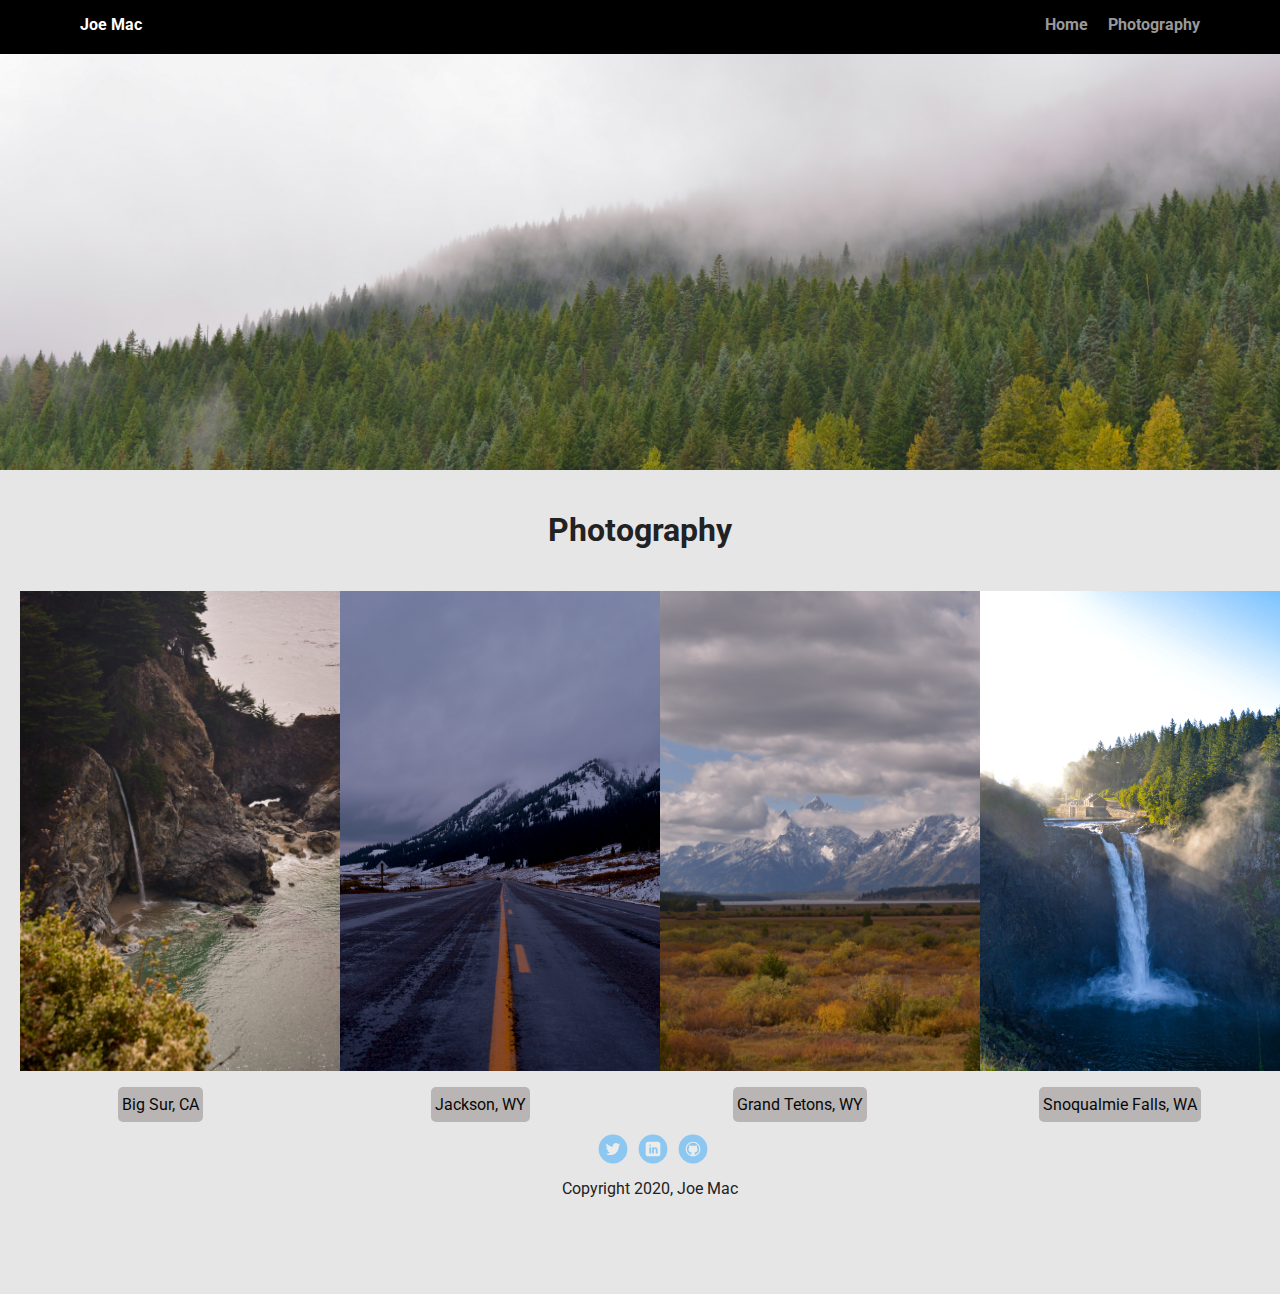
==== photography.html @ df7a94df "Initial commit" ====
<!DOCTYPE html>
<html lang="en">
<head>
    <meta charset="UTF-8">
    <meta name="viewport" content="width=device-width, initial-scale=1.0">
    <title>Photography</title>
    <link rel="stylesheet" href="styles.css">
    <link href="https://fonts.googleapis.com/css?family=Muli%7CRoboto:400,300,500,700,900" rel="stylesheet"></head>
</head>
<body>
    <div class="main-nav">
        <ul class="nav">
          <li class="name">Joe Mac</li>
          <li><a href="index.html">Home</a></li>
          <li><a href="photography.html">Photography</a></li>
        </ul>
    </div>

<header>

</header>

<main>
    
    <h1>Photography</h1>
    <div class="column">
        <img class="images" src="images/DSC_0724-2.jpg" alt="Waterfall in Big Sur, California" height="500">
        <p class="content">Big Sur, CA</p>
    </div>
    <div class="column">
        <img class="images" src="images/DSC_9664-2.jpg" alt="Road through Jackson, Wyoming." height="500">
        <p class="content">Jackson, WY</p>
    </div>
    <div class="column">
        <img class="images" src="images/DSC_9809.jpg" alt="Grand Teton mountains in Wyoming." height="500">
        <p class="content">Grand Tetons, WY</p>
    </div>
    <div class="column">
        <img class="images" src="images/DSC_9957.jpg" alt="Snoqualmie Falls, Washington." height="500">
        <p class="content">Snoqualmie Falls, WA</p>
    </div>
</main>
<footer>
    <ul>
      <li><a href="#" class="social twitter">Twitter</a></li>
      <li><a href="#" class="social linkedin">LinkedIn</a></li>
      <li><a href="#" class="social github">Github</a></li>
    </ul>
    <p class="copyright">Copyright 2020, Joe Mac</p>
  </footer>
    
</body>
</html>
---- styles.css ----
/* Global Layout Set-up */
* { 
  box-sizing: border-box;
}
  
body {
  margin: 0;
  padding: 0;
  text-align: center;
  font-family: 'Roboto', sans-serif;
  color: #222;
  background: rgb(231, 230, 230);
}
/* Link Styles */

a {
  text-decoration: none;
  color: #999;
}
a:hover {
  color: #9e83f1;
}

/* Section Styles */

.main-nav {
  width: 100%;
  background: black;
  min-height: 30px;
  padding: 10px;
  position: fixed;
  text-align: center;
}
.nav {
  display: flex;
  justify-content: space-around;
  font-weight: 700;
  list-style-type: none;
  margin: 0 auto;
  padding: 0;
}

.nav .name {
    display: block;
    margin-right: auto;
    color: white;
}
.nav li {
  padding: 5px 10px 10px 10px;
}
.nav a {
  transition: all .5s;
}
.nav a:hover {
  color: white
}

header {
  text-align: center;
  background: url('images/DSC_0553-4.jpg') no-repeat top center ;
  background-size: cover;
  overflow: hidden;
  padding-top: 60px;
}
header {
  line-height: 1.5;
}
header .profile-image {
  margin-top: 50px;
  width: 150px;
  height: 150px;
  border-radius: 50%;
  border: 3px solid black;
  transition: all .5s;
}
header .profile-image:hover {
  transform: scale(1.5) rotate(5deg);
}
.tag {
  background-color: #efefef;
  color: black;
  padding: 10px;
  border-radius: 5px;
  display: table;
  margin: 10px auto;
} 
.location {
  background-color: #222;
  color: white;
}
.card {
  margin: 30px;
  padding: 20px 40px 40px;
  max-width: 500px;
  text-align: left;
  background: rgba(131, 131, 131, 0.418);
  border-bottom: 4px solid #ccc;
  border-radius: 6px;
  transition: all .5s;
}
.card:hover {
  border-color: #477c4b;
}

ul.skills {
  padding: 0;
  text-align: center;
}

.skills li {
  border-radius: 2px;
  display: inline-block;
  background: #7a7a7a;
  color: white;
  padding: 5px 4px;
  margin: 2px;
}

.skills li:nth-child(odd) {
  background: #477c4b;
}

footer {
  width: 100%;
  min-height: 30px;
  padding: 20px 0 40px 20px;
}

footer .copyright {
  top: -8px;
  font-size: .75em;
}

footer ul {
  list-style-type: none;
  margin: 0;
  padding: 0;
}

footer ul li {
  display: inline-block;
}

a.social {
  display: inline-block;
  text-indent: -9999px;
  margin-left: 5px;
  width: 30px;
  height: 30px;
  background-size: 30px 30px;
  opacity: .4;
  transition: all .5s;
}
a.twitter {
  background-image: url(images/twitter.svg);
}
a.linkedin {
  background-image: url(images/linkedin.svg);
}
a.github {
  background-image: url(images/github.svg);
}
a.social:hover {
  opacity: 1;
}
.clearfix {
  clear: both;
}

/* Styles for larger screens */
@media screen and (min-width: 720px) {
  
  .flex {
      display: -ms-flexbox;      /* TWEENER - IE 10 */
      display: flex; 
      max-width: 1200px;
      -ms-flex-pack: distribute;
      justify-content: space-around;
      margin: 0 auto;
  }

  header {
    min-height: 470px;
  }

  .nav {
    max-width: 1200px;
    padding: 0 30px;
  }


  main {
    padding-top: 20px;
  }

  main p {
    line-height: 1.6em;
  }

  footer {
    font-size: 1.3em;
    max-width: 1200px;
    margin: 40px auto;
  }

  .container {
    margin: 30px;
    padding: 20px 40px 40px;
    max-width: 500px;
    text-align: center;
    background: #fff;
    border-bottom: 4px solid #ccc;
    border-radius: 6px;
    transition: all .5s;
  }

  .column{
    float:left;
    width: 25%;
    padding: 10px;
  }

  .images{
    padding: 10px;
    border: 5px;
    overflow: hidden;
  }

  .images:hover{
    transform: scale(1.05);
    transition: .5s ease;
    overflow: hidden; 

  }


  .content{
    border-radius: 5px;
    display: inline-block;
    background-color: rgb(185, 181, 181);
    color: rgb(8, 8, 8);
    padding: 5px 4px;
    margin: 2px;
  }


 
  



}
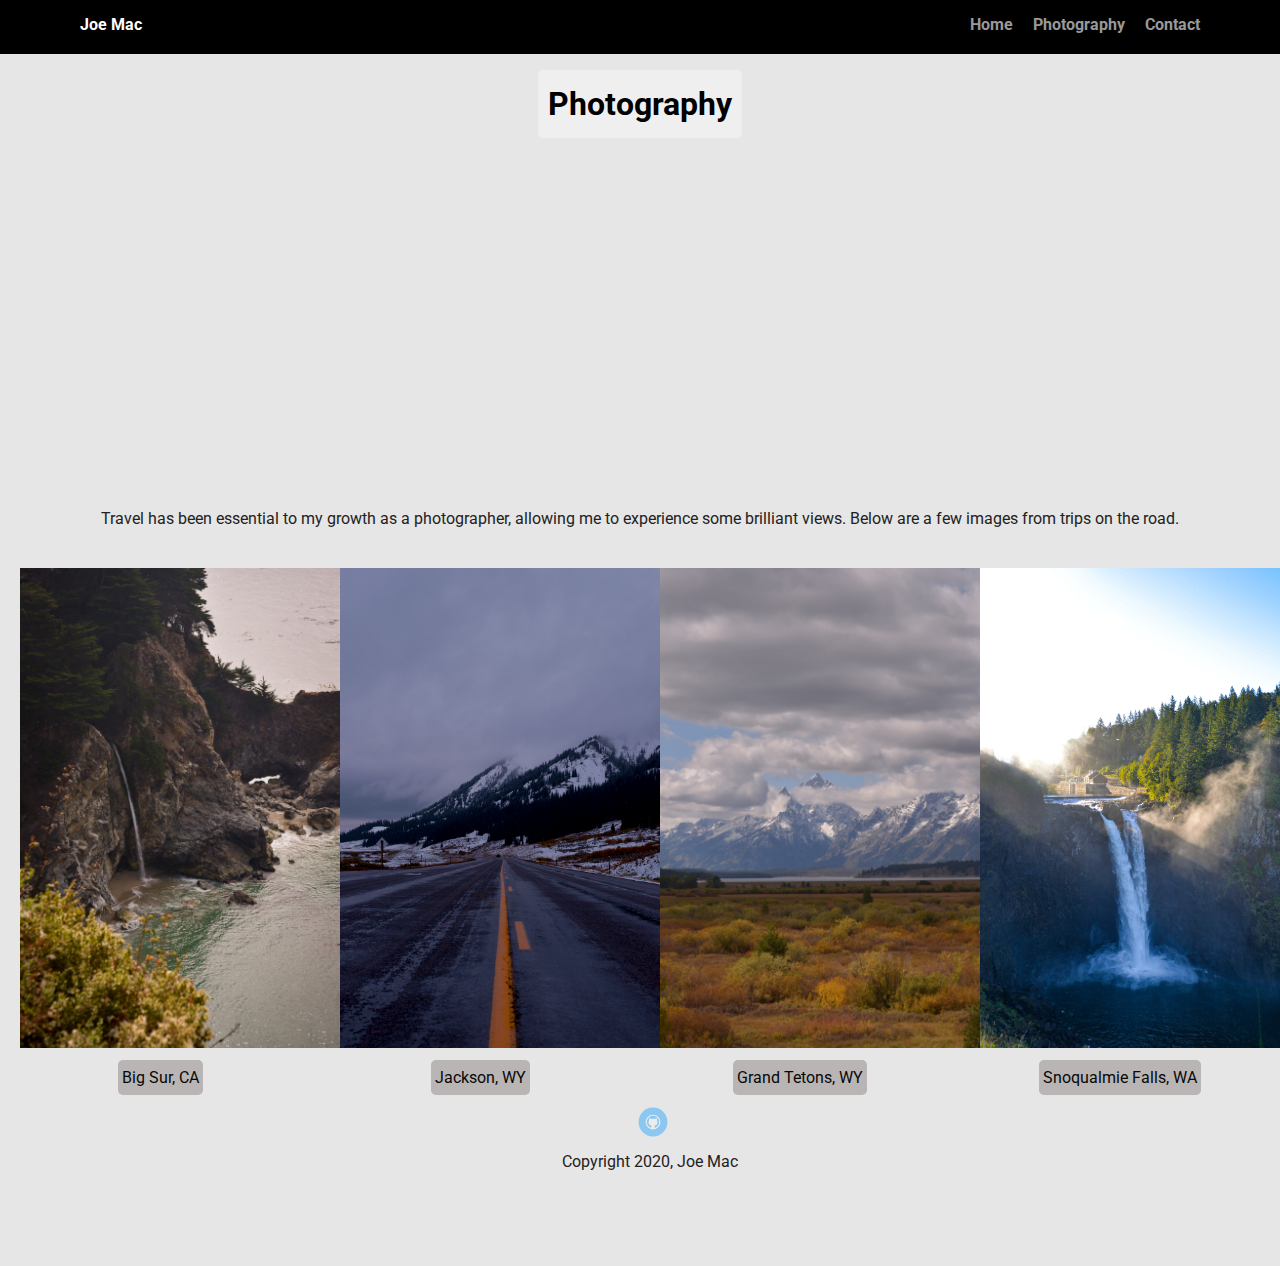
==== commit e5fb3093: "Added contact.html" ====
--- a/photography.html
+++ b/photography.html
@@ -5,7 +5,7 @@
     <meta name="viewport" content="width=device-width, initial-scale=1.0">
     <title>Photography</title>
     <link rel="stylesheet" href="styles.css">
-    <link href="https://fonts.googleapis.com/css?family=Muli%7CRoboto:400,300,500,700,900" rel="stylesheet"></head>
+    <link href="https://fonts.googleapis.com/css?family=Muli%7CRoboto:400,300,500,700,900" rel="stylesheet">
 </head>
 <body>
     <div class="main-nav">
@@ -13,16 +13,16 @@
           <li class="name">Joe Mac</li>
           <li><a href="index.html">Home</a></li>
           <li><a href="photography.html">Photography</a></li>
+          <li><a href="contact.html">Contact</a></li>
         </ul>
     </div>
 
-<header>
-
-</header>
-
+    <header>
+        <h1 class="tag name">Photography</h1>
+      </header>
 <main>
     
-    <h1>Photography</h1>
+    <p>Travel has been essential to my growth as a photographer, allowing me to experience some brilliant views. Below are a few images from trips on the road.</p>
     <div class="column">
         <img class="images" src="images/DSC_0724-2.jpg" alt="Waterfall in Big Sur, California" height="500">
         <p class="content">Big Sur, CA</p>
@@ -42,9 +42,7 @@
 </main>
 <footer>
     <ul>
-      <li><a href="#" class="social twitter">Twitter</a></li>
-      <li><a href="#" class="social linkedin">LinkedIn</a></li>
-      <li><a href="#" class="social github">Github</a></li>
+      <li><a href="https://github.com/jsmcmill" class="social github">Github</a></li>
     </ul>
     <p class="copyright">Copyright 2020, Joe Mac</p>
   </footer>
--- a/styles.css
+++ b/styles.css
@@ -57,7 +57,7 @@
 
 header {
   text-align: center;
-  background: url('images/DSC_0553-4.jpg') no-repeat top center ;
+  background: url('images/rsz_DSC_0553-4.jpg') no-repeat top center ;
   background-size: cover;
   overflow: hidden;
   padding-top: 60px;
@@ -69,8 +69,8 @@
   margin-top: 50px;
   width: 150px;
   height: 150px;
-  border-radius: 50%;
-  border: 3px solid black;
+  border-radius: 25%;
+  border: 5px solid whitesmoke;
   transition: all .5s;
 }
 header .profile-image:hover {
@@ -89,7 +89,7 @@
   color: white;
 }
 .card {
-  margin: 30px;
+  margin: 50px;
   padding: 20px 40px 40px;
   max-width: 500px;
   text-align: left;
@@ -173,7 +173,7 @@
   .flex {
       display: -ms-flexbox;      /* TWEENER - IE 10 */
       display: flex; 
-      max-width: 1200px;
+      max-width: 1500px;
       -ms-flex-pack: distribute;
       justify-content: space-around;
       margin: 0 auto;
@@ -203,17 +203,6 @@
     margin: 40px auto;
   }
 
-  .container {
-    margin: 30px;
-    padding: 20px 40px 40px;
-    max-width: 500px;
-    text-align: center;
-    background: #fff;
-    border-bottom: 4px solid #ccc;
-    border-radius: 6px;
-    transition: all .5s;
-  }
-
   .column{
     float:left;
     width: 25%;
@@ -223,13 +212,12 @@
   .images{
     padding: 10px;
     border: 5px;
-    overflow: hidden;
   }
 
   .images:hover{
     transform: scale(1.05);
     transition: .5s ease;
-    overflow: hidden; 
+ 
 
   }
 
@@ -243,6 +231,14 @@
     margin: 2px;
   }
 
+  img{
+    border: 5px solid white;
+    display: block;
+    margin-left: auto;
+    margin-right: auto;
+    
+  }
+
 
  
   
